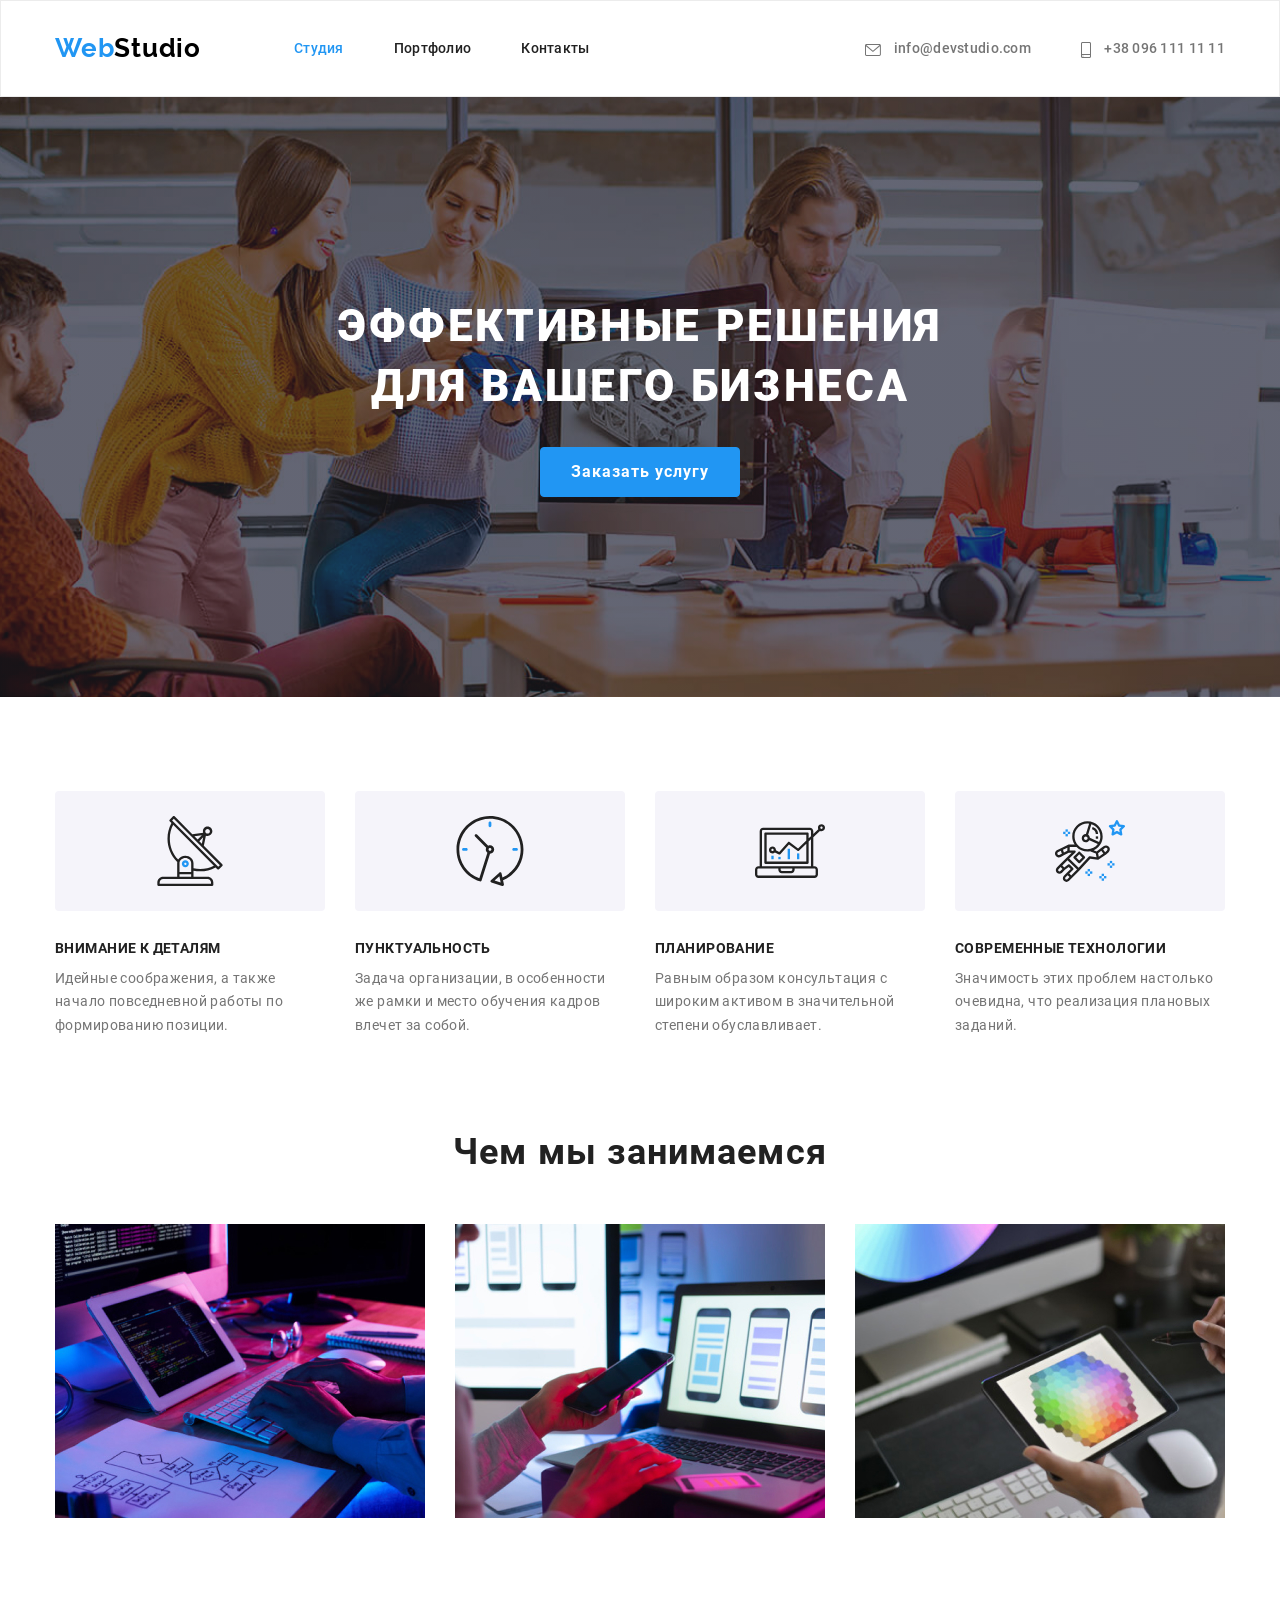
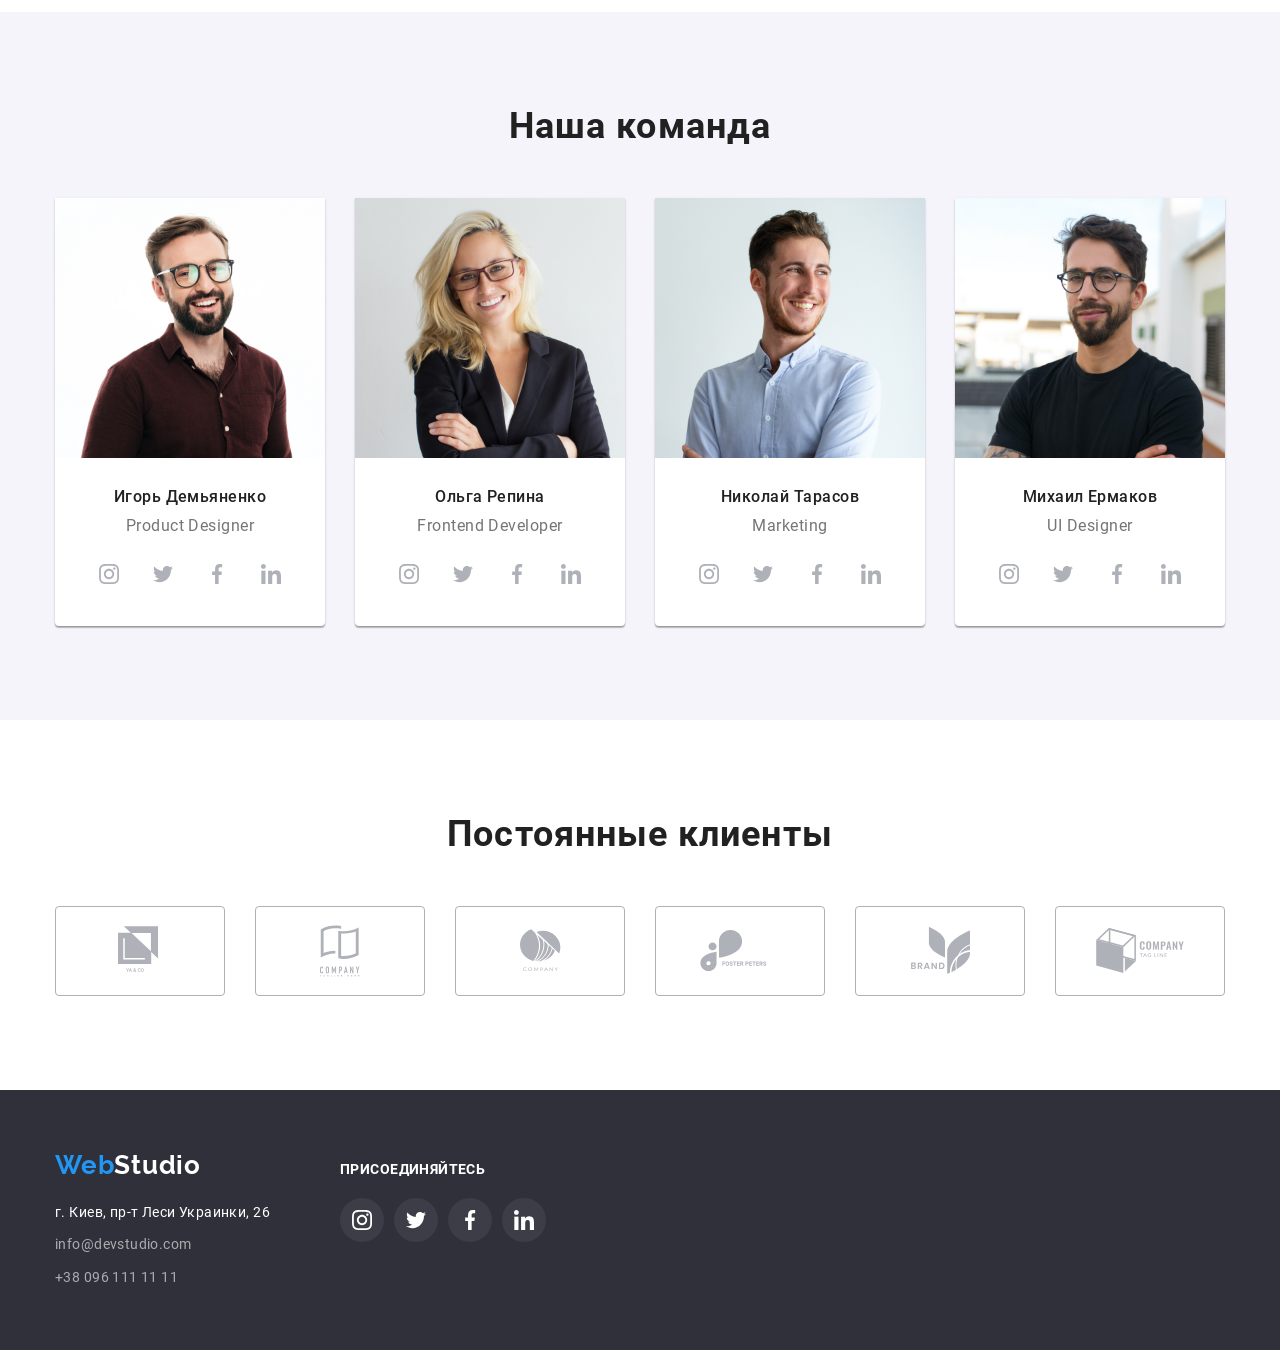
==== index.html @ 945fa8ff "start" ====
<!DOCTYPE html>
<html lang="ru">

<head>
    <meta charset="UTF-8">
    <meta name="viewport" content="width=device-width, initial-scale=1.0">
    <title>WebStudio</title>
    <link rel="stylesheet"
        href="https://cdnjs.cloudflare.com/ajax/libs/modern-normalize/1.0.0/modern-normalize.min.css">
    <link rel="stylesheet" href="./css/fonts.css">
    <link rel="stylesheet" href="./css/style.css">
</head>

<body>
    <header class="header">
        <div class="container">
            <nav class="nav">
                <a class="nav-logo" href="./index.html">
                    <span class="logo-accent">Web</span>Studio</a>

                <ul class="nav-list">
                    <li class="nav-item">
                        <a class="item-link nav-accent" href="./index.html">Студия</a>
                    </li>
                    <li class="nav-item">
                        <a class="item-link" href="./portfolio.html">Портфолио</a>
                    </li>
                    <li class="nav-item">
                        <a class="item-link" href="#">Контакты</a>
                    </li>
                </ul>

                <ul class="contacts">
                    <li class="contacts-item">
                        <a class="contacts-link" href="mailto:info@devstudio.com">
                            <svg class="contacts-icon" width="16" height="12">
                                <use href="./images/sprite.svg#icon-envelope"></use>
                            </svg>
                            info@devstudio.com
                        </a>
                    </li>
                    <li class="contacts-item">
                        <a class="contacts-link" href="tel:+380961111111">
                            <svg class="contacts-icon" width="10" height="16">
                                <use href="./images/sprite.svg#icon-smartphone"></use>
                            </svg>
                            +38 096 111 11 11
                        </a>
                    </li>
                </ul>
            </nav>
        </div>
    </header>

    <main>
        <!-- Hero -->
        <section class="hero">
            <h1 class="hero-title">Эффективные решения <br> для вашего бизнеса</h1>
            <button class="hero-btn" type="button">Заказать услугу</button>
        </section>

        <!-- Advantage -->
        <section class="advantage">
            <div class="container">
                <h2 class="visually-hidden">Достоинства</h2>
                <ul class="advantage-list">
                    <li class="advantage-item">
                        <div class="advantage-pic">
                            <svg class="advantage-icon" width="70" height="70">
                                <use href="./images/sprite.svg#icon-antenna"></use>
                            </svg>
                        </div>
                        <h3 class="advantage-title">Внимание к деталям</h3>
                        <p class="advantage-text">
                            Идейные соображения, а также начало повседневной работы по формированию позиции.
                        </p>
                    </li>
                    <li class="advantage-item">
                        <div class="advantage-pic">
                            <svg class="advantage-icon" width="70" height="70">
                                <use href="./images/sprite.svg#icon-clock"></use>
                            </svg>
                        </div>
                        <h3 class="advantage-title">Пунктуальность</h3>
                        <p class="advantage-text">
                            Задача организации, в особенности же рамки и место обучения кадров влечет за собой.
                        </p>
                    </li>
                    <li class="advantage-item">
                        <div class="advantage-pic">
                            <svg class="advantage-icon" width="70" height="70">
                                <use href="./images/sprite.svg#icon-diagram"></use>
                            </svg>
                        </div>
                        <h3 class="advantage-title">Планирование</h3>
                        <p class="advantage-text">
                            Равным образом консультация с широким активом в значительной степени обуславливает.
                        </p>
                    </li>
                    <li class="advantage-item">
                        <div class="advantage-pic">
                            <svg class="advantage-icon" width="70" height="70">
                                <use href="./images/sprite.svg#icon-astronaut"></use>
                            </svg>
                        </div>
                        <h3 class="advantage-title">Современные технологии</h3>
                        <p class="advantage-text">
                            Значимость этих проблем настолько очевидна, что реализация плановых заданий.
                        </p>
                    </li>
                </ul>
            </div>
        </section>

        <!-- Services -->
        <section class="services">
            <div class="container">
                <h2 class="title">Чем мы занимаемся</h2>
                <ul class="services-list">
                    <li class="services-item">
                        <img class="services-img" src="./images/wedo/wedo1.jpg" alt="Разработка веб-сайта" width="370"
                            height="294">
                    </li>
                    <li class="services-item">
                        <img class="services-img" src="./images/wedo/wedo2.jpg" alt="Разработка мобильных приложений"
                            width="370" height="294">
                    </li>
                    <li class="services-item">
                        <img class="services-img" src="./images/wedo/wedo3.jpg" alt="Разработка веб-дизайна" width="370"
                            height="294">
                    </li>
                </ul>
            </div>
        </section>

        <!-- Our Team -->
        <section class="team">
            <div class="container">
                <h2 class="title">Наша команда</h2>
                <ul class="team-list">
                    <li class="team-worker">
                        <img class="worker-photo" src="./images/team/igor.jpg" alt="Игорь Демьяненко Дизайнер Продукции"
                            width="270" height="260">
                        <div class="worker-discription">
                            <h3 class="worker-name">Игорь Демьяненко</h3>
                            <p class="worker-post" lang="en">Product Designer</p>
                            <ul class="worker-social">
                                <li class="social-item">
                                    <a class="social-link" href="https://www.instagram.com" target="_blank">
                                        <svg class="social-network" width="20" height="20">
                                            <use href="./images/sprite.svg#icon-instagram"></use>
                                        </svg>
                                    </a>
                                </li>
                                <li class="social-item">
                                    <a class="social-link" href="https://twitter.com" target="_blank">
                                        <svg class="social-network" width="20" height="20">
                                            <use href="./images/sprite.svg#icon-twitter"></use>
                                        </svg>
                                    </a>
                                </li>
                                <li class="social-item">
                                    <a class="social-link" href="https://www.facebook.com" target="_blank">
                                        <svg class="social-network" width="20" height="20">
                                            <use href="./images/sprite.svg#icon-facebook"></use>
                                        </svg>
                                    </a>
                                </li>
                                <li class="social-item">
                                    <a class="social-link" href="https://www.linkedin.com" target="_blank">
                                        <svg class="social-network" width="20" height="20">
                                            <use href="./images/sprite.svg#icon-linkedin"></use>
                                        </svg>
                                    </a>
                                </li>
                            </ul>
                        </div>
                    </li>
                    <li class="team-worker">
                        <img class="worker-photo" src="./images/team/olga.jpg" alt="Ольга Репина Фронтенд-разработик"
                            width="270" height="260">
                        <div class="worker-discription">
                            <h3 class="worker-name">Ольга Репина</h3>
                            <p class="worker-post" lang="en">Frontend Developer</p>
                            <ul class="worker-social">
                                <li class="social-item">
                                    <a class="social-link" href="https://www.instagram.com" target="_blank">
                                        <svg class="social-network" width="20" height="20">
                                            <use href="./images/sprite.svg#icon-instagram"></use>
                                        </svg>
                                    </a>
                                </li>
                                <li class="social-item">
                                    <a class="social-link" href="https://twitter.com" target="_blank">
                                        <svg class="social-network" width="20" height="20">
                                            <use href="./images/sprite.svg#icon-twitter"></use>
                                        </svg>
                                    </a>
                                </li>
                                <li class="social-item">
                                    <a class="social-link" href="https://www.facebook.com" target="_blank">
                                        <svg class="social-network" width="20" height="20">
                                            <use href="./images/sprite.svg#icon-facebook"></use>
                                        </svg>
                                    </a>
                                </li>
                                <li class="social-item">
                                    <a class="social-link" href="https://www.linkedin.com" target="_blank">
                                        <svg class="social-network" width="20" height="20">
                                            <use href="./images/sprite.svg#icon-linkedin"></use>
                                        </svg>
                                    </a>
                                </li>
                            </ul>
                        </div>
                    </li>
                    <li class="team-worker">
                        <img class="worker-photo" src="./images/team/nikolay.jpg" alt="Николай Тарасов Маркетолог"
                            width="270" height="260">
                        <div class="worker-discription">
                            <h3 class="worker-name">Николай Тарасов</h3>
                            <p class="worker-post" lang="en">Marketing</p>
                            <ul class="worker-social">
                                <li class="social-item">
                                    <a class="social-link" href="https://www.instagram.com" target="_blank">
                                        <svg class="social-network" width="20" height="20">
                                            <use href="./images/sprite.svg#icon-instagram"></use>
                                        </svg>
                                    </a>
                                </li>
                                <li class="social-item">
                                    <a class="social-link" href="https://twitter.com" target="_blank">
                                        <svg class="social-network" width="20" height="20">
                                            <use href="./images/sprite.svg#icon-twitter"></use>
                                        </svg>
                                    </a>
                                </li>
                                <li class="social-item">
                                    <a class="social-link" href="https://www.facebook.com" target="_blank">
                                        <svg class="social-network" width="20" height="20">
                                            <use href="./images/sprite.svg#icon-facebook"></use>
                                        </svg>
                                    </a>
                                </li>
                                <li class="social-item">
                                    <a class="social-link" href="https://www.linkedin.com" target="_blank">
                                        <svg class="social-network" width="20" height="20">
                                            <use href="./images/sprite.svg#icon-linkedin"></use>
                                        </svg>
                                    </a>
                                </li>
                            </ul>
                        </div>
                    </li>
                    <li class="team-worker">
                        <img class="worker-photo" src="./images/team/michail.jpg" alt="Михаил Ермаков Дизайнер ПИ"
                            width="270" height="260">
                        <div class="worker-discription">
                            <h3 class="worker-name">Михаил Ермаков</h3>
                            <p class="worker-post" lang="en">UI Designer</p>
                            <ul class="worker-social">
                                <li class="social-item">
                                    <a class="social-link" href="https://www.instagram.com" target="_blank">
                                        <svg class="social-network" width="20" height="20">
                                            <use href="./images/sprite.svg#icon-instagram"></use>
                                        </svg>
                                    </a>
                                </li>
                                <li class="social-item">
                                    <a class="social-link" href="https://twitter.com" target="_blank">
                                        <svg class="social-network" width="20" height="20">
                                            <use href="./images/sprite.svg#icon-twitter"></use>
                                        </svg>
                                    </a>
                                </li>
                                <li class="social-item">
                                    <a class="social-link" href="https://www.facebook.com" target="_blank">
                                        <svg class="social-network" width="20" height="20">
                                            <use href="./images/sprite.svg#icon-facebook"></use>
                                        </svg>
                                    </a>
                                </li>
                                <li class="social-item">
                                    <a class="social-link" href="https://www.linkedin.com" target="_blank">
                                        <svg class="social-network" width="20" height="20">
                                            <use href="./images/sprite.svg#icon-linkedin"></use>
                                        </svg>
                                    </a>
                                </li>
                            </ul>
                        </div>
                    </li>
                </ul>
            </div>
        </section>

        <!-- Regular Customers -->
        <section class="customers">
            <div class="container">
                <h2 class="title">Постоянные клиенты</h2>
                <ul class="customers-list">
                    <li class="customers-item">
                        <a class="customers-link" href="/">
                            <svg class="customers-logo" width="44.27" height="49.23">
                                <use href="./images/sprite.svg#icon-client1"></use>
                            </svg>
                        </a>
                    </li>
                    <li class="customers-item">
                        <a class="customers-link" href="/">
                            <svg class="customers-logo" width="40" height="52">
                                <use href="./images/sprite.svg#icon-client2"></use>
                            </svg>
                        </a>
                    </li>
                    <li class="customers-item">
                        <a class="customers-link" href="/">
                            <svg class="customers-logo" width="41" height="42.6">
                                <use href="./images/sprite.svg#icon-client3"></use>
                            </svg>
                        </a>
                    </li>
                    <li class="customers-item">
                        <a class="customers-link" href="/">
                            <svg class="customers-logo" width="79.66" height="42.02">
                                <use href="./images/sprite.svg#icon-client4"></use>
                            </svg>
                        </a>
                    </li>
                    <li class="customers-item">
                        <a class="customers-link" href="/">
                            <svg class="customers-logo" width="59" height="47">
                                <use href="./images/sprite.svg#icon-client5"></use>
                            </svg>
                        </a>
                    </li>
                    <li class="customers-item">
                        <a class="customers-link" href="/">
                            <svg class="customers-logo" width="88.48" height="45.44">
                                <use href="./images/sprite.svg#icon-client6"></use>
                            </svg>
                        </a>
                    </li>
                </ul>
            </div>
        </section>
    </main>

    <footer class="footer">
        <div class="container">
            <!-- Contacts-->
            <div class="footer-address">
                <a href="./index.html" class="footer-link">
                    <span class="footer-logo">Web</span>Studio
                </a>
                <address class="address">
                    <ul class="address-list">
                        <li class="address-item">
                            <a class="address-map" href="https://goo.gl/maps/bj7WodvELnyaLLuA9" target="_blank">г. Киев,
                                пр-т Леси
                                Украинки, 26</a>
                        </li>
                        <li class="address-item">
                            <a class="address-link" href="mailto:info@devstudio.com">info@devstudio.com</a>
                        </li>
                        <li class="address-item">
                            <a class="address-link" href="tel:+380961111111">+38 096 111 11 11</a>
                        </li>
                    </ul>
                </address>
            </div>
            <div class="footer-social">
                <h2 class="footer-title">присоединяйтесь</h2>
                <ul class="footer-social-list">
                    <li class="footer-social-item">
                        <a class="footer-social-link" href="https://www.instagram.com" target="_blank">
                            <svg class="footer-social-icon" width="20" height="20">
                                <use href="./images/sprite.svg#icon-instagram"></use>
                            </svg>
                        </a>
                    </li>
                    <li class="footer-social-item">
                        <a class="footer-social-link" href="https://twitter.com" target="_blank">
                            <svg class="footer-social-icon" width="20" height="20">
                                <use href="./images/sprite.svg#icon-twitter"></use>
                            </svg>
                        </a>
                    </li>
                    <li class="footer-social-item">
                        <a class="footer-social-link" href="https://www.facebook.com" target="_blank">
                            <svg class="footer-social-icon" width="20" height="20">
                                <use href="./images/sprite.svg#icon-facebook"></use>
                            </svg>
                        </a>
                    </li>
                    <li class="footer-social-item">
                        <a class="footer-social-link" href="https://www.linkedin.com" target="_blank">
                            <svg class="footer-social-icon" width="20" height="20">
                                <use href="./images/sprite.svg#icon-linkedin"></use>
                            </svg>
                        </a>
                    </li>
                </ul>
            </div>
        </div>
    </footer>
</body>

</html>
---- css/fonts.css ----
@font-face {
  font-family: "Roboto";
  src: url("../font/Roboto-Bold.woff2") format("woff2"),
    url("../font/Roboto-Bold.woff") format("woff");
  font-weight: 700;
  font-style: normal;
}

@font-face {
  font-family: "Roboto";
  src: url("../font/Roboto-Regular.woff2") format("woff2"),
    url("../font/Roboto-Regular.woff") format("woff");
  font-weight: 400;
  font-style: normal;
}

@font-face {
  font-family: "Roboto";
  src: url("../font/Roboto-Black.woff2") format("woff2"),
    url("../font/Roboto-Black.woff") format("woff");
  font-weight: 900;
  font-style: normal;
}

@font-face {
  font-family: "Roboto";
  src: url("../font/Roboto-Medium.woff2") format("woff2"),
    url("../font/Roboto-Medium.woff") format("woff");
  font-weight: 500;
  font-style: normal;
}

@font-face {
  font-family: "Raleway";
  src: url("../font/Raleway-Bold.woff2") format("woff2"),
    url("../font/Raleway-Bold.woff") format("woff");
  font-weight: 700;
  font-style: normal;
}
---- css/style.css ----
:root {
  --primary-text-color: #212121;
  --secondary-text-color: #757575;
  --accent-text-color: #2196f3;
  --reserve-text-color: #ffffff;
  --primary-font-family: "Roboto", sans-serif;
  --secondary-font-family: "Raleway", sans-serif;
}

html {
  box-sizing: border-box;
}

*,
*::before,
*::after {
  box-sizing: inherit;
}

body {
  font-family: var(--primary-font-family);
}

h1,
h2,
h3,
p {
  margin: 0;
}

ul {
  list-style: none;
  margin: 0;
  padding: 0;
}

a {
  text-decoration: none;
}

img {
  display: block;
  max-width: 100%;
  height: auto;
}

.container {
  width: 1200px;
  padding: 0 15px;
  margin: 0 auto;
}

.title {
  margin-bottom: 50px;
  color: var(--primary-text-color);
  font-size: 36px;
  font-weight: 700;
  font-style: normal;
  text-align: center;
  line-height: 1.16;
  letter-spacing: 0.03em;
}

.visually-hidden {
  position: absolute;
  width: 1px;
  height: 1px;
  margin: -1px;
  border: 0;
  padding: 0;

  white-space: nowrap;
  clip-path: inset(100%);
  clip: rect(0 0 0 0);
  overflow: hidden;
}

/* ========== HEADER ==========*/
.header {
  border: 1px solid #ececec;
}
.nav {
  display: flex;
  align-items: center;
  padding-top: 32px;
  padding-bottom: 32px;
}
.nav-logo {
  font-family: var(--secondary-font-family);
  color: #000000;
  font-weight: 700;
  font-size: 26px;
  font-style: normal;
  line-height: 1.19;
  letter-spacing: 0.03em;
}

.nav-list {
  display: flex;
  align-items: center;
  margin-left: 93px;
}

.nav-item:not(:last-child) {
  margin-right: 50px;
}

.logo-accent {
  color: var(--accent-text-color);
}

.item-link {
  color: var(--primary-text-color);
  font-size: 14px;
  font-weight: 500;
  font-style: normal;
  line-height: 1.14;
  letter-spacing: 0.02em;
}

.nav-accent {
  color: var(--accent-text-color);
}

.contacts {
  display: flex;
  align-items: center;
  margin-left: auto;
}

.contacts-item {
  margin-left: 50px;
}

.contacts-link {
  color: var(--secondary-text-color);
  font-size: 14px;
  font-weight: 500;
  font-style: normal;
  line-height: 1.14;
  letter-spacing: 0.02em;
}

.item-link:hover,
.item-link:focus,
.contacts-link:hover,
.contacts-link:focus {
  color: var(--accent-text-color);
}

.contacts-icon {
  fill: currentColor;
  margin-right: 10px;
  vertical-align: middle;
}

/* =========== HERO ==========*/
.hero {
  background-color: #2f303a;
  background-image: linear-gradient(
      rgba(47, 48, 58, 0.4),
      rgba(47, 48, 58, 0.4)
    ),
    url(../images/hero/hero.jpg);
  max-width: 1600px;
  background-repeat: no-repeat;
  background-position: center;
  margin: auto;
  background-size: cover;
  text-align: center;
  padding-top: 200px;
  padding-bottom: 200px;
}

.hero-title {
  color: var(--reserve-text-color);
  font-size: 44px;
  font-weight: 900;
  font-style: normal;
  line-height: 1.36;
  letter-spacing: 0.06em;
  text-transform: uppercase;
  margin-bottom: 30px;
}

.hero-btn {
  display: block;
  margin: 0 auto;
  min-width: 200px;
  height: 50px;
  border-radius: 4px;
  border: 1px solid var(--accent-text-color);
  color: var(--reserve-text-color);
  background-color: var(--accent-text-color);
  font-size: 16px;
  font-weight: 700;
  font-style: normal;
  letter-spacing: 0.06em;
  line-height: 1.87;
  align-items: center;
}

/* ========= ADVANTAGES ======== */
.advantage {
  padding-top: 94px;
  padding-bottom: 94px;
}

.advantage-list {
  display: flex;
  align-items: flex-start;
  justify-content: space-between;
}

.advantage-item {
  min-width: 270px;
}

.advantage-pic {
  background-color: #f5f4fa;
  border-radius: 4px;
  height: 120px;
  padding: 25px 100px;
  margin-bottom: 30px;
}

.advantage-item:not(:last-child) {
  margin-right: 30px;
}

.advantage-title {
  color: var(--primary-text-color);
  font-size: 14px;
  font-weight: 700;
  font-style: normal;
  line-height: 1.14;
  letter-spacing: 0.03em;
  text-transform: uppercase;
  margin-bottom: 10px;
}

.advantage-text {
  color: var(--secondary-text-color);
  font-size: 14px;
  font-weight: 400;
  font-style: normal;
  line-height: 1.71;
  letter-spacing: 0.03em;
}

/*  ========SERVICES======== */
.services {
  padding-bottom: 94px;
}

.services-list {
  display: flex;
  justify-content: space-between;
}

/* ======= TEAM ======= */
.team {
  background-color: #f5f4fa;
  text-align: center;
  padding-top: 94px;
  padding-bottom: 94px;
}

.team-list {
  display: flex;
  justify-content: space-between;
}

.team-worker {
  background-color: #ffffff;
  width: 270px;
  height: 428px;
  box-shadow: 0px 1px 3px rgba(0, 0, 0, 0.12), 0px 1px 1px rgba(0, 0, 0, 0.14),
    0px 2px 1px rgba(0, 0, 0, 0.2);
  border-radius: 0px 0px 4px 4px;
  padding-bottom: 30px;
}

.worker-discription {
  margin-top: 30px;
  padding-right: 32px;
  padding-left: 32px;
}

.worker-name {
  color: var(--primary-text-color);
  font-size: 16px;
  font-weight: 500;
  font-style: normal;
  text-align: center;
  line-height: 1.18;
  letter-spacing: 0.03em;
}

.worker-post {
  color: var(--secondary-text-color);
  margin-top: 10px;
  font-size: 16px;
  font-weight: 400;
  font-style: normal;
  line-height: 1.18;
  letter-spacing: 0.03em;
}

.worker-social {
  display: flex;
  margin-top: 16px;
  justify-content: space-between;
}

.social-link {
  display: flex;
  justify-content: center;
  align-items: center;
  width: 44px;
  height: 44px;
  border-radius: 50%;
  color: #afb1b8;
}

.social-link:hover,
.social-link:focus {
  background-color: var(--accent-text-color);
  color: var(--reserve-text-color);
}

.social-network {
  fill: currentColor;
}

/* ========= REGULAR CUSTOMERS ======== */
.customers {
  padding-top: 94px;
  padding-bottom: 94px;
}

.customers-list {
  display: flex;
  justify-content: space-between;
}

.customers-link {
  display: flex;
  justify-content: center;
  align-items: center;
  color: #afb1b8;
  width: 170px;
  height: 90px;
  border: 1px solid;
  border-radius: 4px;
}

.customers-logo {
  fill: currentColor;
}

.customers-link:hover,
.customers-link:focus {
  color: var(--accent-text-color);
  border-color: var(--accent-text-color);
}

/* ====== PORTFOLIO BUTTONS ======== */
.filters {
  display: flex;
  width: 620px;
  min-height: 39px;
  margin: auto;
  margin-bottom: 50px;
  justify-content: space-between;
}

.filters-item {
  display: block;
  margin: 0 auto;
}

.filters-button {
  padding: 6px 22px;
  font-family: var(--primary-font-family);
  background-color: #f5f4fa;
  color: var(--primary-text-color);
  font-size: 16px;
  font-weight: 500;
  text-align: center;
  line-height: 1.62;
  letter-spacing: 0.03em;
  border-radius: 4px;
  cursor: pointer;
  border: none;
}

.filters-button:hover,
.filters-button:focus {
  background-color: var(--accent-text-color);
  color: var(--reserve-text-color);
}

/* ====== PORTFOLIO PROJECTS ======== */
.portfolio .container {
  padding-bottom: 94px;
  padding-top: 94px;
}
.projects {
  display: flex;
  justify-content: space-between;
  flex-wrap: wrap;
}

.projects-list {
  width: 370px;
  height: 404px;
  margin-bottom: 30px;
}

.projects-link {
  display: block;
}

.projects-link:hover,
.projects-link:focus {
  box-shadow: 0px 1px 1px rgba(0, 0, 0, 0.12), 0px 4px 4px rgba(0, 0, 0, 0.06),
    1px 4px 6px rgba(0, 0, 0, 0.16);
}

.projects-list:nth-last-child(-n + 3) {
  margin-bottom: 0;
}

.projects-discription {
  padding: 20px 24px;
  border-right: 1px solid #eeeeee;
  border-bottom: 1px solid #eeeeee;
  border-left: 1px solid #eeeeee;
}

.projects-name {
  color: var(--primary-text-color);
  height: 35px;
  font-size: 18px;
  font-weight: 700;
  font-style: normal;
  line-height: 2;
  letter-spacing: 0.06em;
  margin-bottom: 5px;
}

.projects-title {
  color: var(--secondary-text-color);
  height: 30px;
  font-size: 16px;
  font-weight: 400;
  font-style: normal;
  line-height: 1.87;
  letter-spacing: 0.03;
}

/* ====== FOOTER ======== */
.footer {
  background-color: #2f303a;
}

.footer .container {
  padding-top: 60px;
  padding-bottom: 60px;
  display: flex;
}
.footer-social {
  margin-left: 70px;
  padding-top: 12px;
  width: 206px;
  height: 80px;
}

.footer-social-item {
  width: 44px;
  height: 44px;
}

.footer-social-list {
  display: flex;
  justify-content: space-between;
  margin-top: 20px;
}

.footer-social-link {
  display: flex;
  justify-content: center;
  align-items: center;
  width: 44px;
  height: 44px;
  border-radius: 50%;
  color: var(--reserve-text-color);
  background-color: #ffffff10;
}

.footer-social-icon {
  fill: currentColor;
}

.footer-social-link:hover,
.footer-social-link:focus {
  background-color: var(--accent-text-color);
  color: var(--reserve-text-color);
}

.footer-link {
  font-family: var(--secondary-font-family);
  color: var(--reserve-text-color);
  font-size: 26px;
  font-weight: 700;
  font-style: normal;
  line-height: 1.19;
  letter-spacing: 0.03em;
}

.footer-title {
  font-family: var(--primary-font-family);
  color: var(--reserve-text-color);
  font-style: normal;
  font-weight: 700;
  font-size: 14px;
  line-height: 1.14;
  letter-spacing: 0.03em;
  text-transform: uppercase;
}

.footer-logo {
  color: var(--accent-text-color);
}

.address {
  margin-top: 20px;
}

.address-map {
  color: var(--reserve-text-color);
  font-size: 14px;
  font-weight: 400;
  font-style: normal;
  line-height: 1.71;
  letter-spacing: 0.03em;
}

.address-item:not(:last-child) {
  margin-bottom: 9px;
}

.address-link {
  color: rgba(255, 255, 255, 0.6);
  font-size: 14px;
  font-weight: 400;
  font-style: normal;
  line-height: 1.71;
  letter-spacing: 0.03em;
}
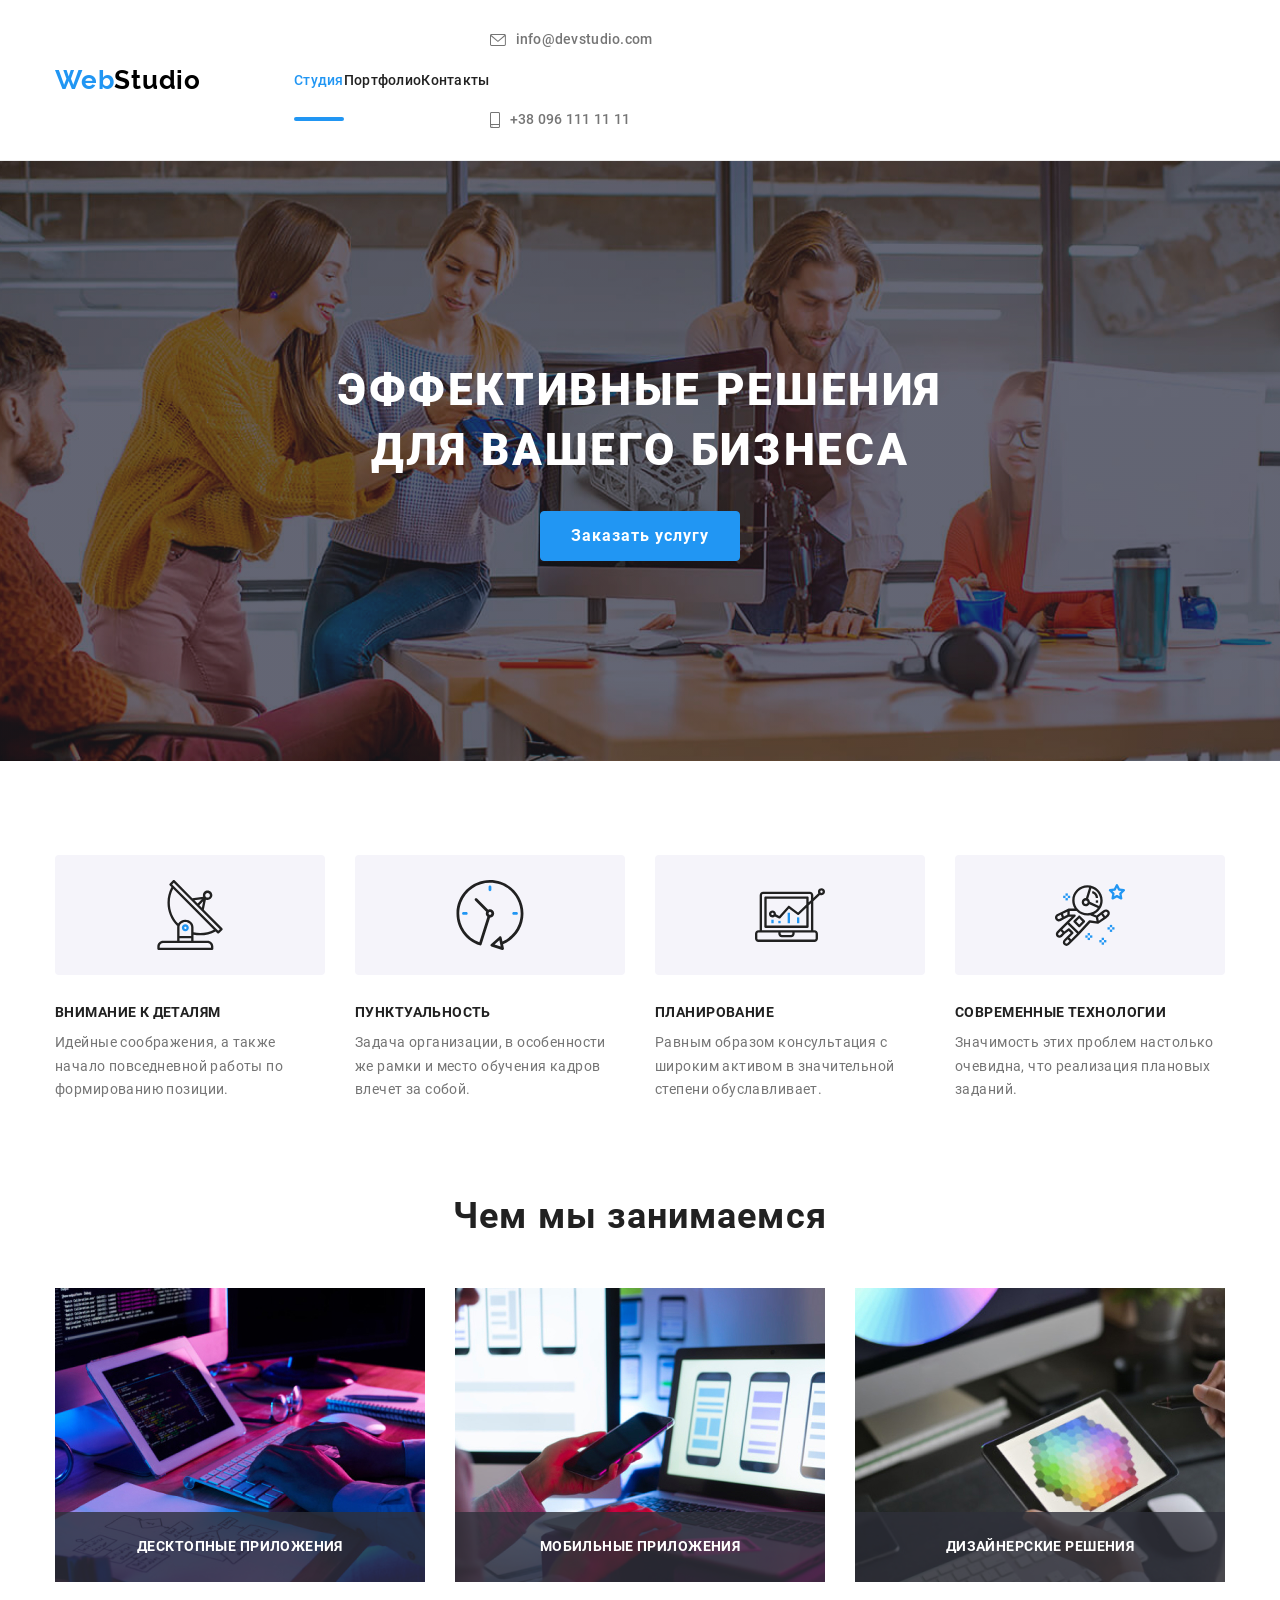
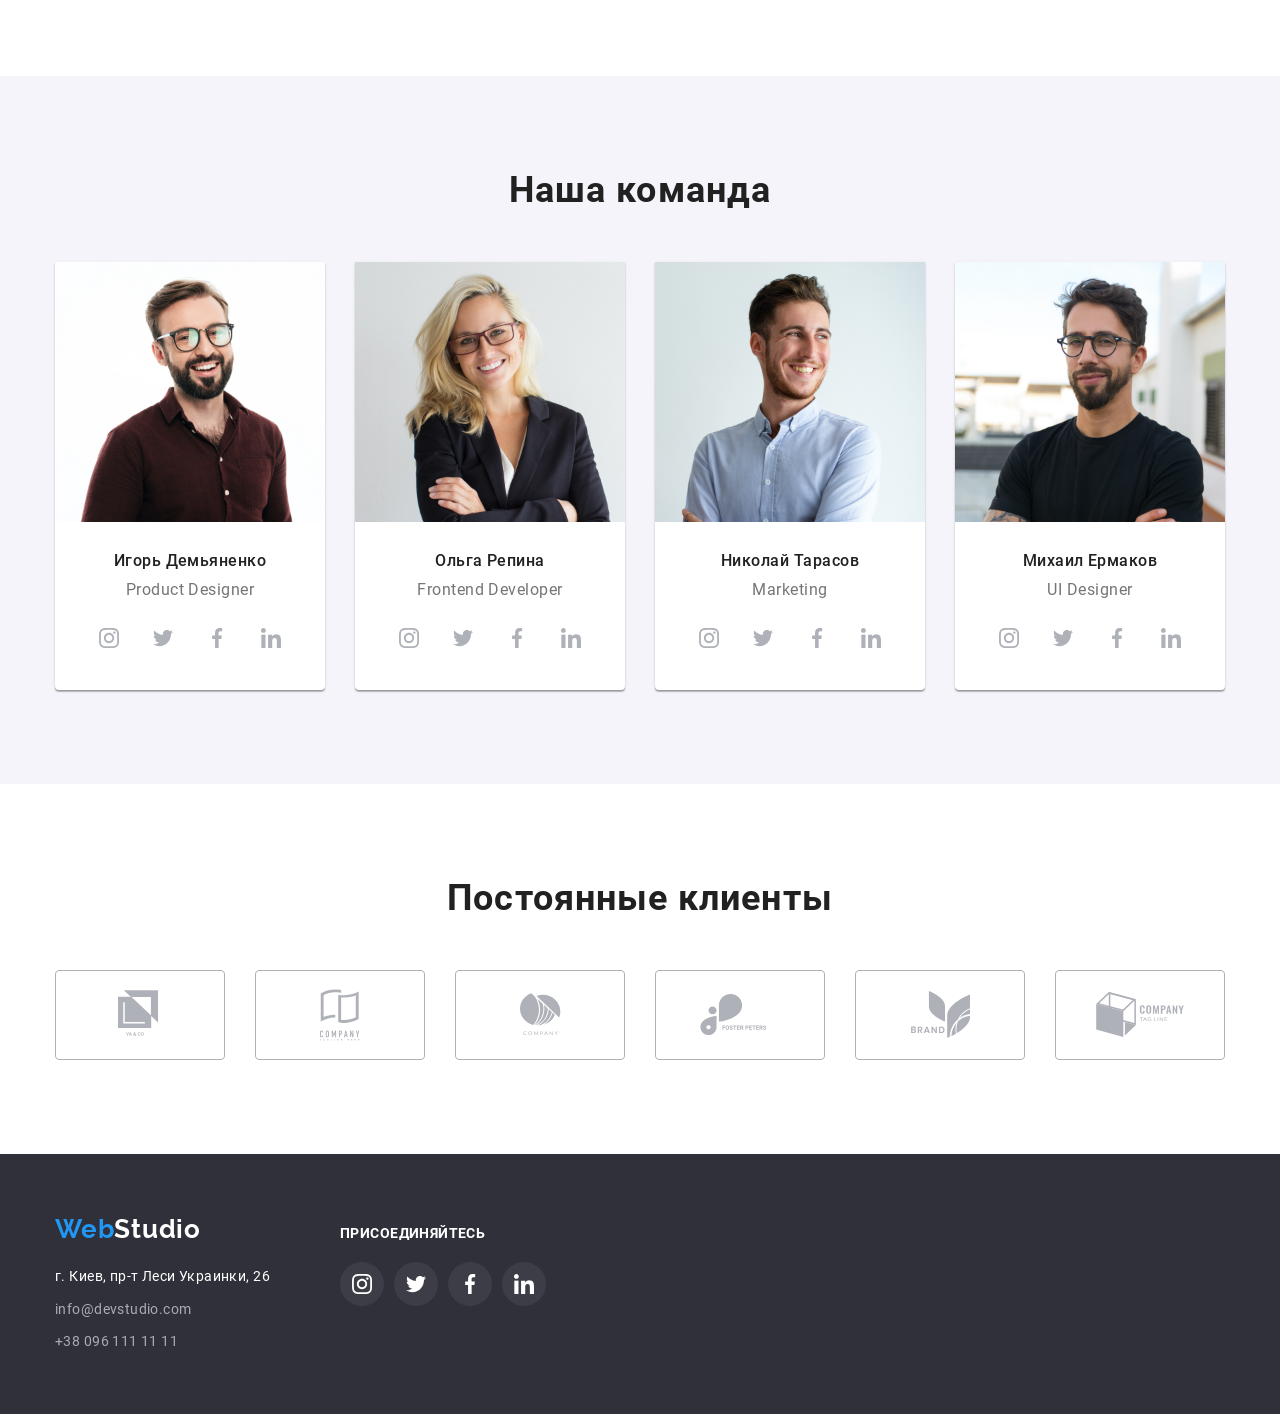
==== commit 868566e4: "addition modal bottoms and some changes" ====
--- a/index.html
+++ b/index.html
@@ -20,7 +20,7 @@
 
                 <ul class="nav-list">
                     <li class="nav-item">
-                        <a class="item-link nav-accent" href="./index.html">Студия</a>
+                        <a class="item-link nav-accent active" href="./index.html">Студия</a>
                     </li>
                     <li class="nav-item">
                         <a class="item-link" href="./portfolio.html">Портфолио</a>
@@ -29,6 +29,7 @@
                         <a class="item-link" href="#">Контакты</a>
                     </li>
                 </ul>
+            </nav>
 
                 <ul class="contacts">
                     <li class="contacts-item">
@@ -48,7 +49,6 @@
                         </a>
                     </li>
                 </ul>
-            </nav>
         </div>
     </header>
 
@@ -56,7 +56,7 @@
         <!-- Hero -->
         <section class="hero">
             <h1 class="hero-title">Эффективные решения <br> для вашего бизнеса</h1>
-            <button class="hero-btn" type="button">Заказать услугу</button>
+            <button class="hero-btn" type="button" data-modal-open>Заказать услугу</button>
         </section>
 
         <!-- Advantage -->
@@ -118,14 +118,17 @@
                 <h2 class="title">Чем мы занимаемся</h2>
                 <ul class="services-list">
                     <li class="services-item">
+                        <h3 class="services-title">Десктопные приложения</h3>
                         <img class="services-img" src="./images/wedo/wedo1.jpg" alt="Разработка веб-сайта" width="370"
                             height="294">
                     </li>
                     <li class="services-item">
+                        <h3 class="services-title">Мобильные приложения</h3>
                         <img class="services-img" src="./images/wedo/wedo2.jpg" alt="Разработка мобильных приложений"
                             width="370" height="294">
                     </li>
                     <li class="services-item">
+                        <h3 class="services-title">Дизайнерские решения</h3>
                         <img class="services-img" src="./images/wedo/wedo3.jpg" alt="Разработка веб-дизайна" width="370"
                             height="294">
                     </li>
@@ -404,6 +407,18 @@
             </div>
         </div>
     </footer>
+    
+    <!-- Modal Button -->
+    <div class="backdrop is-hidden" data-modal>
+        <div class="modal">
+            <button class="modal-btn" type="button" data-modal-close>
+                <svg class="logo-close" width="11px" height="11px">
+                    <use href="./images/sprite.svg#icon-close"></use>
+                </svg>
+            </button>
+        </div>
+    </div>
+    <script src="./js/modal.js"></script>
 </body>
 
 </html>
--- a/css/fonts.css
+++ b/css/fonts.css
@@ -37,3 +37,43 @@
   font-weight: 700;
   font-style: normal;
 }
+
+@font-face {
+  font-family: "Roboto";
+  src: url("../font/Roboto-Bold.woff2") format("woff2"),
+    url("../font/Roboto-Bold.woff") format("woff");
+  font-weight: 700;
+  font-style: normal;
+}
+
+@font-face {
+  font-family: "Roboto";
+  src: url("../font/Roboto-Regular.woff2") format("woff2"),
+    url("../font/Roboto-Regular.woff") format("woff");
+  font-weight: 400;
+  font-style: normal;
+}
+
+@font-face {
+  font-family: "Roboto";
+  src: url("../font/Roboto-Black.woff2") format("woff2"),
+    url("../font/Roboto-Black.woff") format("woff");
+  font-weight: 900;
+  font-style: normal;
+}
+
+@font-face {
+  font-family: "Roboto";
+  src: url("../font/Roboto-Medium.woff2") format("woff2"),
+    url("../font/Roboto-Medium.woff") format("woff");
+  font-weight: 500;
+  font-style: normal;
+}
+
+@font-face {
+  font-family: "Raleway";
+  src: url("../font/Raleway-Bold.woff2") format("woff2"),
+    url("../font/Raleway-Bold.woff") format("woff");
+  font-weight: 700;
+  font-style: normal;
+}
--- a/css/style.css
+++ b/css/style.css
@@ -77,14 +77,46 @@
 
 /* ========== HEADER ==========*/
 .header {
-  border: 1px solid #ececec;
-}
+  border-bottom: 1px solid #ececec;
+}
+
+.header .container {
+  display: flex;
+  align-items: center;
+}
+
 .nav {
   display: flex;
   align-items: center;
-  padding-top: 32px;
-  padding-bottom: 32px;
-}
+}
+
+.nav-list {
+  display: flex;
+  align-items: center;
+  margin-left: 93px;
+}
+
+.nav-item:not(:last-child) .contacts-item:not(:last-child) {
+  margin-right: 50px;
+}
+
+.logo-accent {
+  color: var(--accent-text-color);
+}
+
+.item-link {
+  color: var(--primary-text-color);
+  font-size: 14px;
+  font-weight: 500;
+  font-style: normal;
+  line-height: 1.14;
+  letter-spacing: 0.02em;
+}
+
+.nav-accent {
+  color: var(--accent-text-color);
+}
+
 .nav-logo {
   font-family: var(--secondary-font-family);
   color: #000000;
@@ -94,23 +126,13 @@
   line-height: 1.19;
   letter-spacing: 0.03em;
 }
-
-.nav-list {
-  display: flex;
-  align-items: center;
-  margin-left: 93px;
-}
-
-.nav-item:not(:last-child) {
-  margin-right: 50px;
-}
-
-.logo-accent {
-  color: var(--accent-text-color);
-}
-
-.item-link {
-  color: var(--primary-text-color);
+.contacts-link {
+  display: flex;
+  align-items: center;
+  color: var(--secondary-text-color);
+}
+
+.contacts-link {
   font-size: 14px;
   font-weight: 500;
   font-style: normal;
@@ -118,27 +140,12 @@
   letter-spacing: 0.02em;
 }
 
-.nav-accent {
-  color: var(--accent-text-color);
-}
-
-.contacts {
-  display: flex;
-  align-items: center;
-  margin-left: auto;
-}
-
-.contacts-item {
-  margin-left: 50px;
-}
-
-.contacts-link {
-  color: var(--secondary-text-color);
-  font-size: 14px;
-  font-weight: 500;
-  font-style: normal;
-  line-height: 1.14;
-  letter-spacing: 0.02em;
+.contacts-link,
+.item-link {
+  position: relative;
+
+  padding-top: 32px;
+  padding-bottom: 32px;
 }
 
 .item-link:hover,
@@ -152,6 +159,23 @@
   fill: currentColor;
   margin-right: 10px;
   vertical-align: middle;
+}
+
+.active {
+  color: var(--accent-text-color);
+}
+
+.active::after {
+  content: "";
+  position: absolute;
+  left: 0;
+  bottom: 0;
+  display: block;
+  width: 100%;
+  height: 4px;
+  background-color: var(--accent-text-color);
+  border-radius: 2px;
+  transform: translateY(25%);
 }
 
 /* =========== HERO ==========*/
@@ -174,6 +198,9 @@
 
 .hero-title {
   color: var(--reserve-text-color);
+  max-width: 696px;
+  margin-left: auto;
+  margin-right: auto;
   font-size: 44px;
   font-weight: 900;
   font-style: normal;
@@ -237,6 +264,7 @@
   letter-spacing: 0.03em;
   text-transform: uppercase;
   margin-bottom: 10px;
+  cursor: pointer;
 }
 
 .advantage-text {
@@ -256,6 +284,32 @@
 .services-list {
   display: flex;
   justify-content: space-between;
+}
+
+.services-item {
+  position: relative;
+}
+
+.services-title {
+  position: absolute;
+  left: 0;
+  bottom: 0;
+  padding-top: 27px;
+  padding-bottom: 27px;
+  width: 100%;
+  height: 70px;
+  background-color: rgba(47, 48, 58, 0.8);
+
+  font-family: var(--primary-font-family);
+  color: var(--reserve-text-color);
+  line-height: 1.14;
+  letter-spacing: 0.03em;
+  font-style: normal;
+  font-weight: 700;
+  font-size: 14px;
+  text-align: center;
+  text-transform: uppercase;
+  transform: translateY(0);
 }
 
 /* ======= TEAM ======= */
@@ -393,6 +447,8 @@
   border-radius: 4px;
   cursor: pointer;
   border: none;
+  box-shadow: 0px 3px 1px rgba(0, 0, 0, 0.1), 0px 1px 2px rgba(0, 0, 0, 0.08),
+    0px 2px 2px rgba(0, 0, 0, 0.12);
 }
 
 .filters-button:hover,
@@ -470,6 +526,35 @@
   padding-bottom: 60px;
   display: flex;
 }
+
+.thumb {
+  position: relative;
+  overflow: hidden;
+}
+
+.overlay {
+  position: absolute;
+  left: 0;
+  bottom: 0;
+
+  padding: 63px 24px;
+  width: 100%;
+  height: 100%;
+  background-color: rgba(33, 150, 243, 0.9);
+  color: var(--reserve-text-color);
+  font-size: 18px;
+  line-height: 1.56;
+  letter-spacing: 0.03em;
+
+  transform: translateY(100%);
+  transition: all 250ms cubic-bezier(0.4, 0, 0.2, 1);
+}
+
+.projects-link:hover .overlay,
+.projects-link:focus .overlay {
+  transform: translateY(0);
+}
+
 .footer-social {
   margin-left: 70px;
   padding-top: 12px;
@@ -559,3 +644,54 @@
   line-height: 1.71;
   letter-spacing: 0.03em;
 }
+
+/* ====== MODAL BUTTON ======== */
+.backdrop {
+  position: fixed;
+  top: 0;
+  left: 0;
+
+  min-width: 100%;
+  min-height: 100%;
+  background-color: rgba(0, 0, 0, 0.2);
+  opacity: 1;
+  transition: opacity 700ms linear;
+}
+
+.backdrop.is-hidden {
+  opacity: 0;
+  visibility: none;
+  pointer-events: none;
+}
+
+.modal {
+  position: absolute;
+  top: 50%;
+  left: 50%;
+  transform: translate(-50%, -50%) scale(1);
+  transition: transform 700ms cubic-bezier(0.42, 0, 0.58, 1);
+
+  padding: 8px;
+  width: 528px;
+  height: 581px;
+  border-radius: 4px;
+  background-color: var(--reserve-text-color);
+  box-shadow: 0px 1px 3px rgba(0, 0, 0, 0.12), 0px 1px 1px rgba(0, 0, 0, 0.14),
+    0px 2px 1px rgba(0, 0, 0, 0.2);
+}
+
+.modal-btn {
+  position: absolute;
+  top: 8px;
+  right: 8px;
+  cursor: pointer;
+  width: 30px;
+  height: 30px;
+  border: 1px solid rgba(0, 0, 0, 0.1);
+  border-radius: 50%;
+  background: #ffffff;
+}
+
+.backdrop.is-hidden .modal {
+  transform: translate(-50%, -50%) scale(0);
+}
